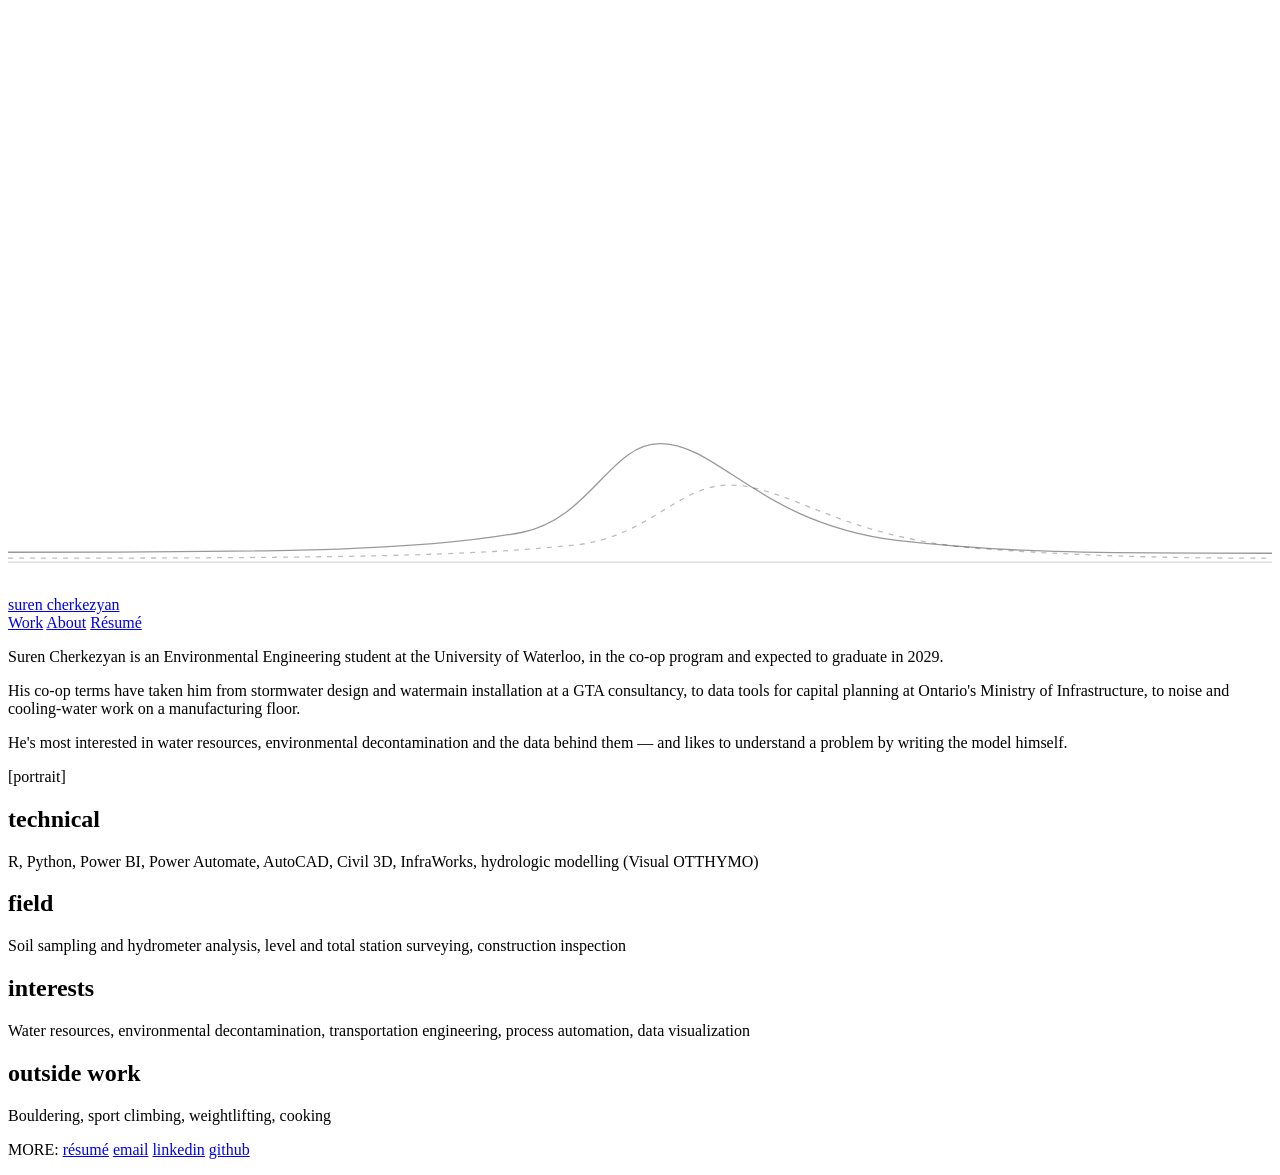
==== about.html @ ac54e0e1 "Add files via upload" ====
<!doctype html>
<html lang="en">
<head>
<meta charset="utf-8">
<meta name="viewport" content="width=device-width, initial-scale=1">
<title>Suren Cherkezyan — About</title>
<meta name="description" content="About Suren Cherkezyan, Environmental Engineering student at the University of Waterloo.">
<link rel="preconnect" href="https://fonts.googleapis.com">
<link rel="preconnect" href="https://fonts.gstatic.com" crossorigin>
<link href="https://fonts.googleapis.com/css2?family=Major+Mono+Display&family=IBM+Plex+Mono:wght@400&family=Karla:wght@400;500;600&display=swap" rel="stylesheet">
<link rel="stylesheet" href="assets/style.css">
</head>
<body>
<div class="page">

  <div class="flock" data-flock data-count="110" style="bottom: 0; height: 406px" aria-hidden="true"><canvas></canvas></div>

  <svg class="wave" aria-hidden="true" viewBox="0 0 1280 180" preserveAspectRatio="none" fill="none" stroke="currentColor" stroke-width="1.3"><path d="M0 150 L1280 150" stroke-opacity="0.14"/><path d="M0 140 C 300 140, 420 138, 520 120 C 590 106, 610 30, 660 30 C 720 30, 760 110, 900 128 C 1040 144, 1160 140, 1280 141" stroke-opacity="0.4" vector-effect="non-scaling-stroke"/><path d="M0 146 C 340 146, 470 144, 580 132 C 650 122, 680 72, 730 72 C 790 72, 840 124, 980 136 C 1100 145, 1200 146, 1280 146" stroke-opacity="0.26" stroke-dasharray="5 6" vector-effect="non-scaling-stroke"/></svg>

  <header class="site-header">
    <a class="name" href="index.html">suren cherkezyan</a>
    <nav class="nav" aria-label="Site">
      <a href="index.html">Work</a>
      <a href="about.html" aria-current="page">About</a>
      <a href="assets/Suren_Cherkezyan_Resume.pdf">Résumé</a>
    </nav>
  </header>

  <main class="about">
    <div class="bio-row">
      <div class="bio" data-boid-avoid>
        <p>Suren Cherkezyan is an Environmental Engineering student at the University of Waterloo, in the co-op program and expected to graduate in 2029.</p>
        <p>His co-op terms have taken him from stormwater design and watermain installation at a GTA consultancy, to data tools for capital planning at Ontario's Ministry of Infrastructure, to noise and cooling-water work on a manufacturing floor.</p>
        <p>He's most interested in water resources, environmental decontamination and the data behind them — and likes to understand a problem by writing the model himself.</p>
      </div>
      <!-- Replace with your photo: put it in assets/img/portrait.jpg and swap the text below for
           <img src="assets/img/portrait.jpg" alt="Suren Cherkezyan"> -->
      <div class="portrait" data-boid-avoid>[portrait]</div>
    </div>

    <div class="facts" data-boid-avoid>
      <div>
        <h2>technical</h2>
        <p>R, Python, Power BI, Power Automate, AutoCAD, Civil 3D, InfraWorks, hydrologic modelling (Visual OTTHYMO)</p>
      </div>
      <div>
        <h2>field</h2>
        <p>Soil sampling and hydrometer analysis, level and total station surveying, construction inspection</p>
      </div>
      <div>
        <h2>interests</h2>
        <p>Water resources, environmental decontamination, transportation engineering, process automation, data visualization</p>
      </div>
      <div>
        <h2>outside work</h2>
        <p>Bouldering, sport climbing, weightlifting, cooking</p>
      </div>
    </div>

    <p class="more" data-boid-avoid>
      <span>MORE:</span>
      <a href="assets/Suren_Cherkezyan_Resume.pdf">résumé</a>
      <a href="mailto:scherkez@uwaterloo.ca">email</a>
      <a href="https://www.linkedin.com/in/YOUR-LINKEDIN">linkedin</a>
      <a href="https://github.com/YOUR-GITHUB">github</a>
    </p>
  </main>
</div>
<script src="assets/site.js"></script>
</body>
</html>
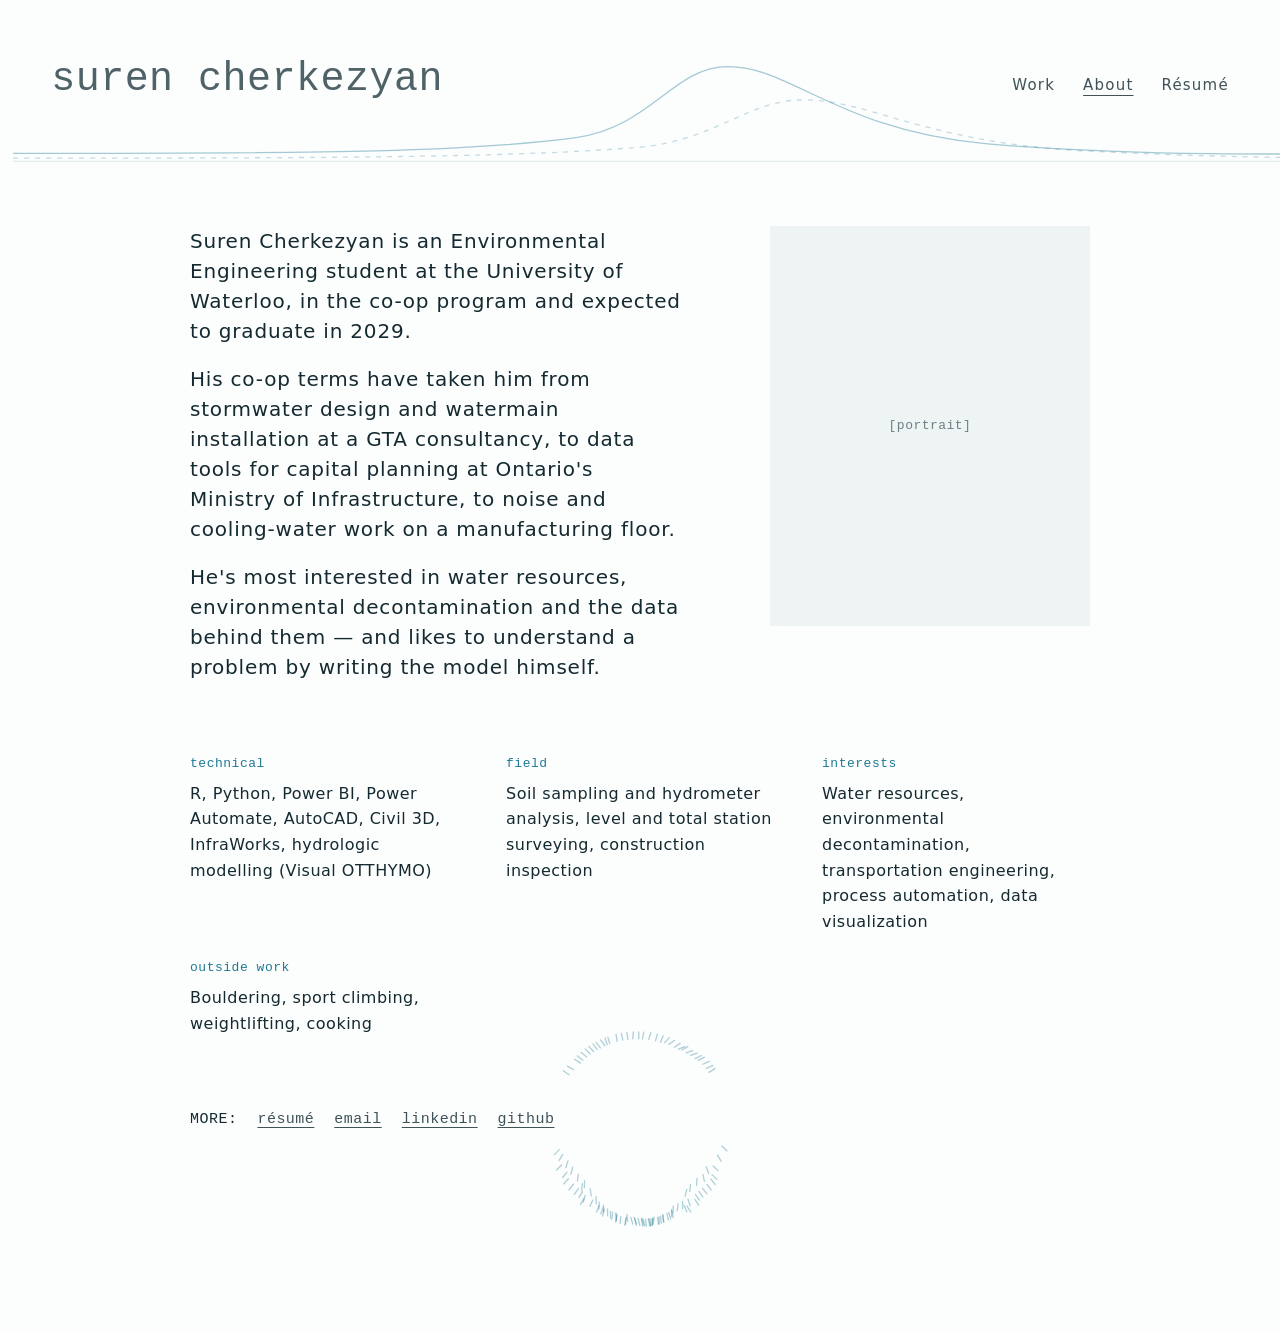
==== commit c2cfd013: "Add files via upload" ====
--- a/about.html
+++ b/about.html
@@ -8,7 +8,7 @@
 <link rel="preconnect" href="https://fonts.googleapis.com">
 <link rel="preconnect" href="https://fonts.gstatic.com" crossorigin>
 <link href="https://fonts.googleapis.com/css2?family=Major+Mono+Display&family=IBM+Plex+Mono:wght@400&family=Karla:wght@400;500;600&display=swap" rel="stylesheet">
-<link rel="stylesheet" href="assets/style.css">
+<link rel="stylesheet" href="style.css">
 </head>
 <body>
 <div class="page">
@@ -22,7 +22,7 @@
     <nav class="nav" aria-label="Site">
       <a href="index.html">Work</a>
       <a href="about.html" aria-current="page">About</a>
-      <a href="assets/Suren_Cherkezyan_Resume.pdf">Résumé</a>
+      <a href="Suren_Cherkezyan_Resume.pdf">Résumé</a>
     </nav>
   </header>
 
@@ -33,8 +33,8 @@
         <p>His co-op terms have taken him from stormwater design and watermain installation at a GTA consultancy, to data tools for capital planning at Ontario's Ministry of Infrastructure, to noise and cooling-water work on a manufacturing floor.</p>
         <p>He's most interested in water resources, environmental decontamination and the data behind them — and likes to understand a problem by writing the model himself.</p>
       </div>
-      <!-- Replace with your photo: put it in assets/img/portrait.jpg and swap the text below for
-           <img src="assets/img/portrait.jpg" alt="Suren Cherkezyan"> -->
+      <!-- Replace with your photo: put it in portrait.jpg and swap the text below for
+           <img src="portrait.jpg" alt="Suren Cherkezyan"> -->
       <div class="portrait" data-boid-avoid>[portrait]</div>
     </div>
 
@@ -59,13 +59,13 @@
 
     <p class="more" data-boid-avoid>
       <span>MORE:</span>
-      <a href="assets/Suren_Cherkezyan_Resume.pdf">résumé</a>
+      <a href="Suren_Cherkezyan_Resume.pdf">résumé</a>
       <a href="mailto:scherkez@uwaterloo.ca">email</a>
       <a href="https://www.linkedin.com/in/YOUR-LINKEDIN">linkedin</a>
       <a href="https://github.com/YOUR-GITHUB">github</a>
     </p>
   </main>
 </div>
-<script src="assets/site.js"></script>
+<script src="site.js"></script>
 </body>
 </html>
--- a/style.css
+++ b/style.css
@@ -0,0 +1,177 @@
+:root {
+  --bg: #fcfdfd;
+  --ink: #142a30;
+  --muted: #6d8086;
+  --link: #3f5258;
+  --accent: #1f7a96;
+  --name: #4f6268;
+  --panel: #eef3f4;
+  --code-bg: #0e2a33;
+  --code-ink: #d7e8e9;
+}
+
+* { box-sizing: border-box; }
+
+html, body { margin: 0; background: var(--bg); }
+
+body {
+  color: var(--ink);
+  font-family: 'Karla', system-ui, sans-serif;
+  font-size: 16px;
+  line-height: 1.6;
+  letter-spacing: 0.03em;
+}
+
+a { color: var(--link); text-underline-offset: 4px; }
+a:hover { color: var(--accent); }
+
+img { max-width: 100%; display: block; }
+
+.page {
+  position: relative;
+  min-height: 100vh;
+  padding: clamp(24px, 4vw, 48px) clamp(20px, 4vw, 56px) 200px;
+  overflow: hidden;
+}
+
+/* ---------- header + wave ---------- */
+
+.wave {
+  position: absolute;
+  left: 0;
+  top: 43px;
+  width: 1386px;
+  height: 142px;
+  color: var(--accent);
+  pointer-events: none;
+}
+
+.site-header {
+  position: relative;
+  display: flex;
+  flex-wrap: wrap;
+  justify-content: space-between;
+  align-items: baseline;
+  gap: 12px 32px;
+}
+
+.name {
+  font-family: 'Major Mono Display', monospace;
+  font-size: clamp(30px, 3.4vw, 40px);
+  color: var(--name);
+  text-decoration: none;
+}
+.name:hover { color: var(--accent); }
+
+.nav { display: flex; gap: 28px; font-size: 15px; letter-spacing: 0.08em; }
+.nav a { text-decoration: none; }
+.nav a[aria-current="page"] { text-decoration: underline; text-underline-offset: 5px; }
+
+main { position: relative; margin: 50px auto 0; padding-top: clamp(40px, 5vw, 64px); }
+
+/* ---------- boids ---------- */
+
+.flock { position: absolute; left: 0; right: 0; pointer-events: none; }
+.flock canvas { position: absolute; left: 0; top: 0; width: 100%; height: 100%; display: block; }
+
+/* ---------- work (home) ---------- */
+
+.work { max-width: 1280px; display: flex; flex-wrap: wrap; gap: 72px 96px; }
+.work > section { flex: 1 1 400px; min-width: 0; display: flex; flex-direction: column; gap: 28px; }
+
+.section-title {
+  margin: 0;
+  font-size: clamp(26px, 2.6vw, 34px);
+  font-weight: 400;
+  letter-spacing: 0.08em;
+}
+
+.group { display: flex; flex-direction: column; gap: 18px; }
+.group-label { font-weight: 500; }
+
+.item { display: flex; justify-content: space-between; gap: 16px; text-decoration: none; color: var(--link); }
+.item .title { text-decoration: underline; text-underline-offset: 4px; }
+.item.plain .title { text-decoration: none; color: var(--muted); }
+.tag { font-family: 'IBM Plex Mono', monospace; font-size: 12px; color: var(--muted); white-space: nowrap; }
+
+.entry { padding: 26px 0; border-bottom: 1px solid var(--ink); }
+.entry:first-child { padding-top: 4px; }
+.entry p { margin: 0; }
+.entry ul { margin: 12px 0 0; padding-left: 40px; }
+.entry li + li { margin-top: 6px; }
+
+/* ---------- about ---------- */
+
+.about { max-width: 900px; display: flex; flex-direction: column; gap: 72px; }
+.bio-row { display: flex; flex-wrap: wrap; gap: 48px 88px; align-items: flex-start; }
+.bio { flex: 1 1 340px; min-width: 0; display: flex; flex-direction: column; gap: 18px; font-size: 20px; line-height: 1.5; letter-spacing: 0.04em; }
+.bio p { margin: 0; }
+.portrait {
+  flex: 0 1 320px;
+  aspect-ratio: 4 / 5;
+  background: var(--panel);
+  display: flex;
+  align-items: center;
+  justify-content: center;
+  font-family: 'IBM Plex Mono', monospace;
+  font-size: 13px;
+  color: var(--muted);
+}
+.portrait img { width: 100%; height: 100%; object-fit: cover; }
+
+.facts { display: grid; grid-template-columns: repeat(auto-fill, minmax(min(100%, 260px), 1fr)); gap: 24px 48px; }
+.facts h2 { margin: 0 0 6px; font-family: 'IBM Plex Mono', monospace; font-size: 13px; font-weight: 400; color: var(--accent); letter-spacing: 0.04em; }
+.facts p { margin: 0; }
+
+.more { margin: 0; font-family: 'IBM Plex Mono', monospace; font-size: 15px; display: flex; flex-wrap: wrap; gap: 8px 20px; }
+
+/* ---------- project pages ---------- */
+
+.project { max-width: 1040px; display: flex; flex-direction: column; gap: 56px; }
+.project-head { display: flex; flex-direction: column; gap: 12px; max-width: 760px; }
+.project-head h1 { margin: 0; font-size: clamp(30px, 3.4vw, 42px); font-weight: 400; letter-spacing: 0.04em; line-height: 1.2; }
+.meta { margin: 0; font-family: 'IBM Plex Mono', monospace; font-size: 13px; color: var(--muted); }
+
+.prose { max-width: 680px; display: flex; flex-direction: column; gap: 16px; font-size: 17px; line-height: 1.7; }
+.prose p, .prose ul { margin: 0; }
+.prose ul { padding-left: 22px; }
+.prose li + li { margin-top: 6px; }
+.prose h2 { margin: 8px 0 0; font-size: 14px; font-weight: 600; letter-spacing: 0.12em; }
+
+figure { margin: 0; display: flex; flex-direction: column; gap: 8px; }
+figcaption { font-size: 14px; color: var(--muted); }
+.frame { background: var(--panel); }
+
+.pair { display: grid; grid-template-columns: repeat(2, minmax(0, 1fr)); gap: 20px; }
+@media (max-width: 640px) { .pair { grid-template-columns: minmax(0, 1fr); } }
+
+pre {
+  margin: 0;
+  padding: 18px 20px;
+  background: var(--code-bg);
+  color: var(--code-ink);
+  font-family: 'IBM Plex Mono', monospace;
+  font-size: 13px;
+  line-height: 1.6;
+  overflow-x: auto;
+  letter-spacing: 0;
+}
+pre .c { color: #7fa5ad; }
+
+.note { font-size: 14px; font-style: italic; color: var(--muted); }
+
+.pager {
+  display: flex;
+  flex-wrap: wrap;
+  justify-content: space-between;
+  gap: 12px;
+  font-size: 15px;
+  letter-spacing: 0.06em;
+  border-top: 1px solid var(--ink);
+  padding-top: 20px;
+}
+
+.demo { position: relative; height: 420px; background: var(--panel); }
+.demo canvas { position: absolute; left: 0; top: 0; width: 100%; height: 100%; display: block; }
+
+footer { position: relative; margin-top: 96px; font-family: 'IBM Plex Mono', monospace; font-size: 12px; color: var(--muted); }
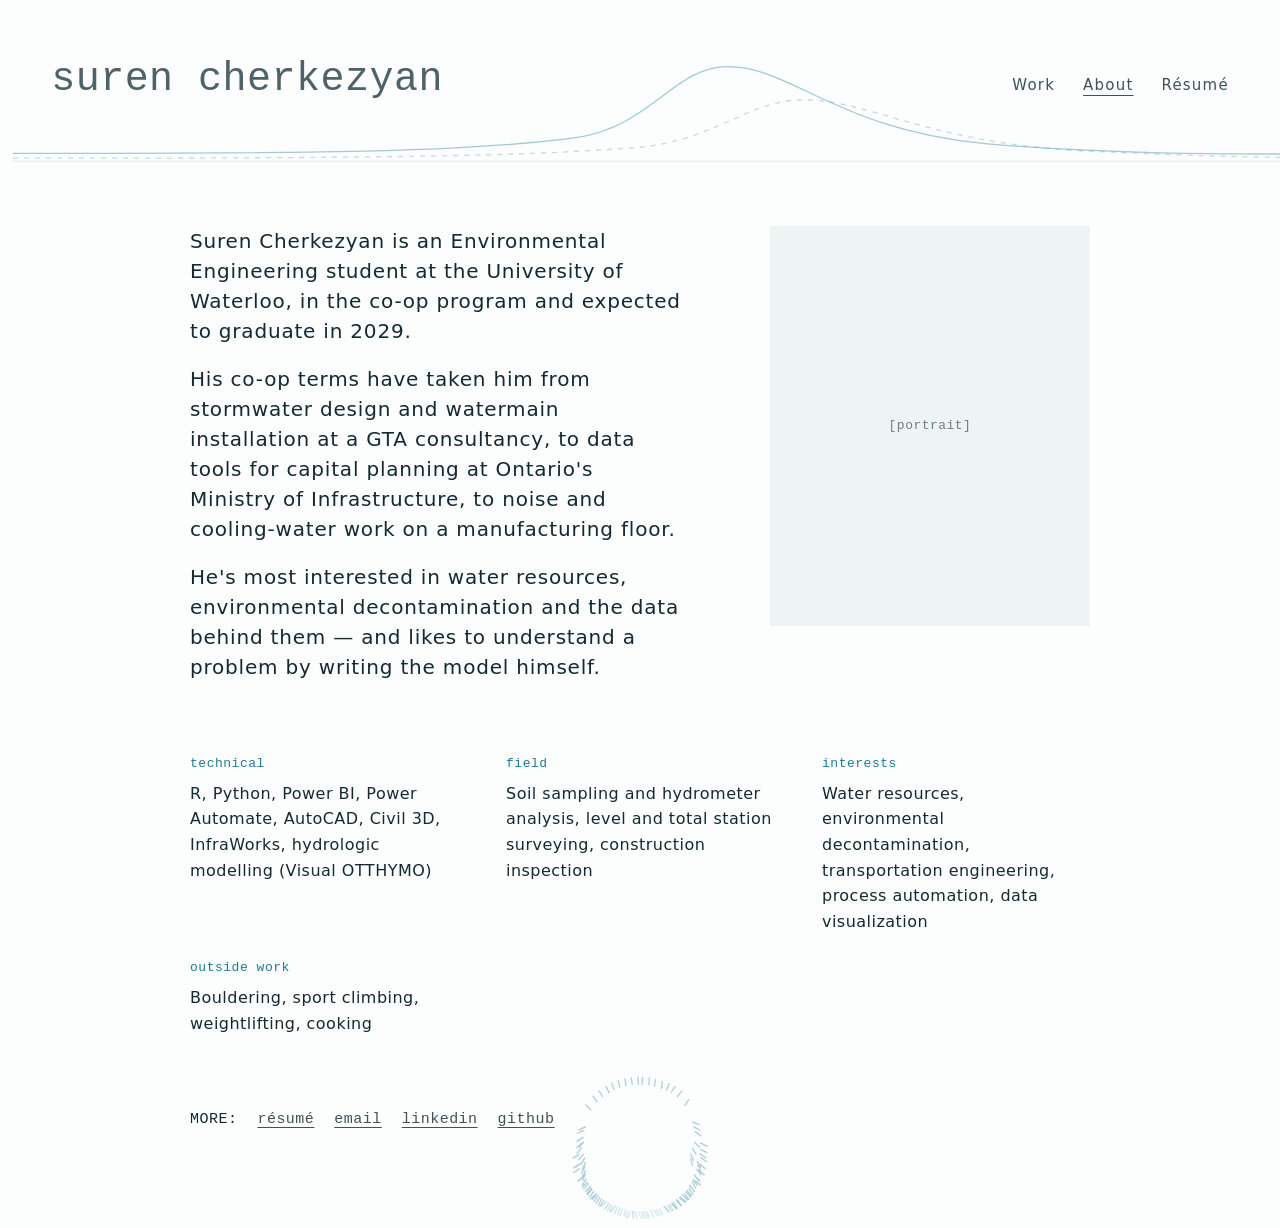
==== commit 52da210b: "Add files via upload" ====
--- a/about.html
+++ b/about.html
@@ -13,7 +13,7 @@
 <body>
 <div class="page">
 
-  <div class="flock" data-flock data-count="110" style="bottom: 0; height: 406px" aria-hidden="true"><canvas></canvas></div>
+  <div class="flock" data-flock data-count="110" style="top: 480px; bottom: 0" aria-hidden="true"><canvas></canvas></div>
 
   <svg class="wave" aria-hidden="true" viewBox="0 0 1280 180" preserveAspectRatio="none" fill="none" stroke="currentColor" stroke-width="1.3"><path d="M0 150 L1280 150" stroke-opacity="0.14"/><path d="M0 140 C 300 140, 420 138, 520 120 C 590 106, 610 30, 660 30 C 720 30, 760 110, 900 128 C 1040 144, 1160 140, 1280 141" stroke-opacity="0.4" vector-effect="non-scaling-stroke"/><path d="M0 146 C 340 146, 470 144, 580 132 C 650 122, 680 72, 730 72 C 790 72, 840 124, 980 136 C 1100 145, 1200 146, 1280 146" stroke-opacity="0.26" stroke-dasharray="5 6" vector-effect="non-scaling-stroke"/></svg>
 
--- a/style.css
+++ b/style.css
@@ -30,7 +30,7 @@
 .page {
   position: relative;
   min-height: 100vh;
-  padding: clamp(24px, 4vw, 48px) clamp(20px, 4vw, 56px) 200px;
+  padding: clamp(24px, 4vw, 48px) clamp(20px, 4vw, 56px) 96px;
   overflow: hidden;
 }
 
@@ -142,8 +142,6 @@
 figcaption { font-size: 14px; color: var(--muted); }
 .frame { background: var(--panel); }
 
-.pair { display: grid; grid-template-columns: repeat(2, minmax(0, 1fr)); gap: 20px; }
-@media (max-width: 640px) { .pair { grid-template-columns: minmax(0, 1fr); } }
 
 pre {
   margin: 0;
@@ -171,7 +169,4 @@
   padding-top: 20px;
 }
 
-.demo { position: relative; height: 420px; background: var(--panel); }
-.demo canvas { position: absolute; left: 0; top: 0; width: 100%; height: 100%; display: block; }
 
-footer { position: relative; margin-top: 96px; font-family: 'IBM Plex Mono', monospace; font-size: 12px; color: var(--muted); }
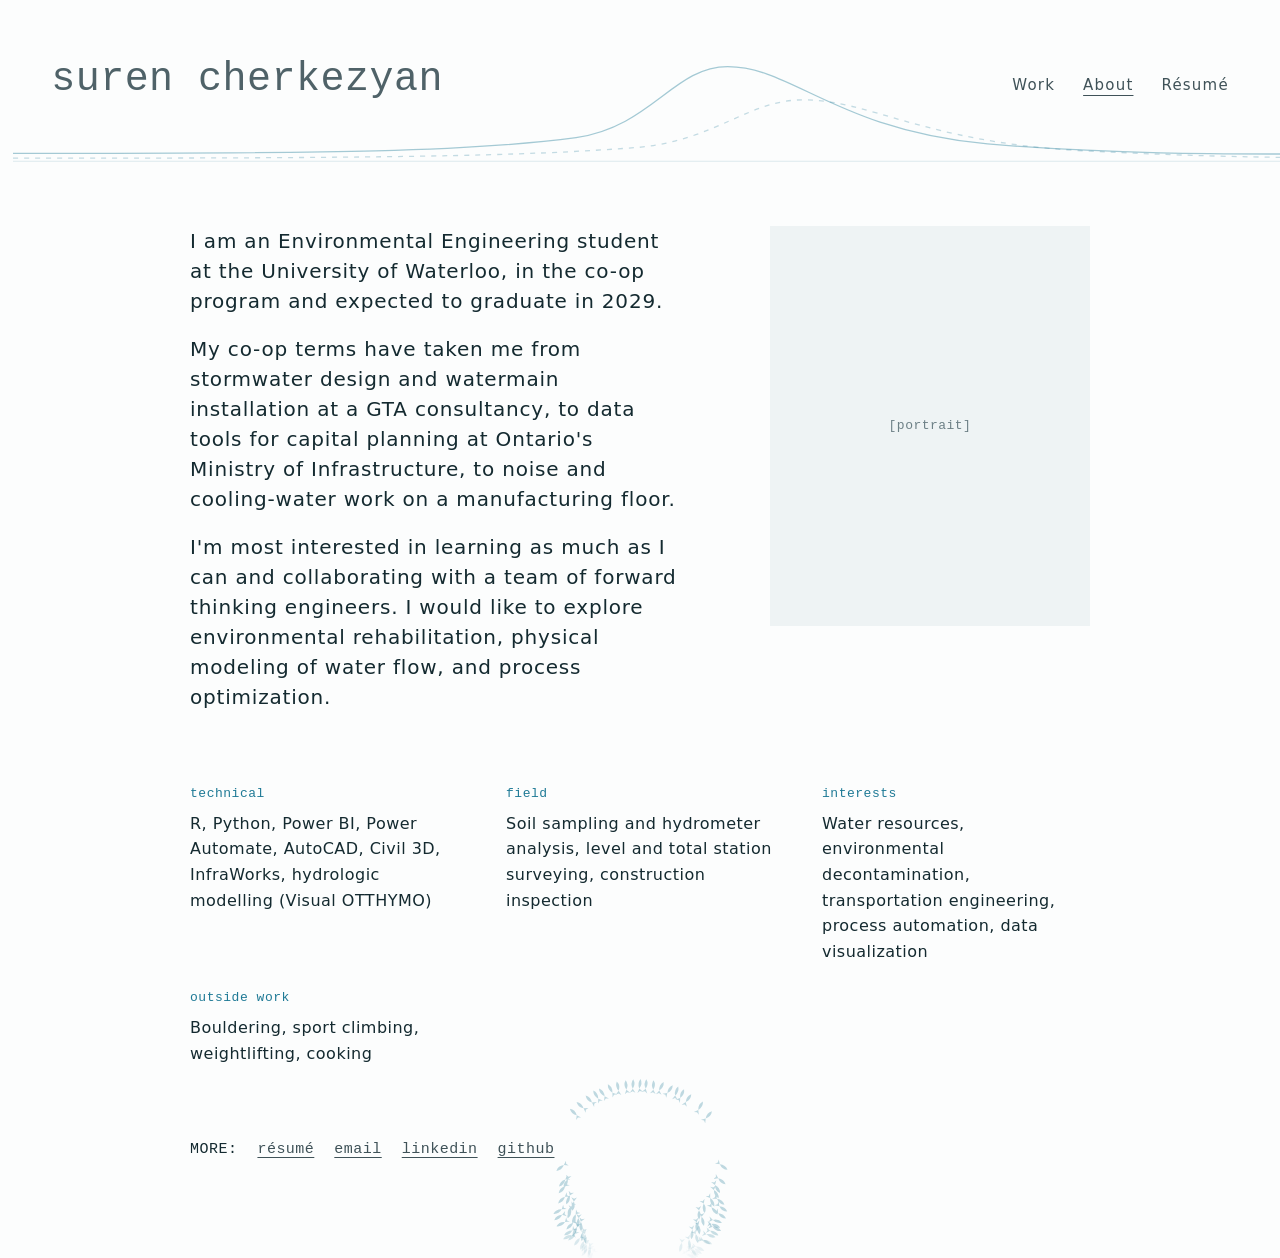
==== commit ecc49671: "Update personal information in about.html" ====
--- a/about.html
+++ b/about.html
@@ -29,9 +29,9 @@
   <main class="about">
     <div class="bio-row">
       <div class="bio" data-boid-avoid>
-        <p>Suren Cherkezyan is an Environmental Engineering student at the University of Waterloo, in the co-op program and expected to graduate in 2029.</p>
-        <p>His co-op terms have taken him from stormwater design and watermain installation at a GTA consultancy, to data tools for capital planning at Ontario's Ministry of Infrastructure, to noise and cooling-water work on a manufacturing floor.</p>
-        <p>He's most interested in water resources, environmental decontamination and the data behind them — and likes to understand a problem by writing the model himself.</p>
+        <p>I am an Environmental Engineering student at the University of Waterloo, in the co-op program and expected to graduate in 2029.</p>
+        <p>My co-op terms have taken me from stormwater design and watermain installation at a GTA consultancy, to data tools for capital planning at Ontario's Ministry of Infrastructure, to noise and cooling-water work on a manufacturing floor.</p>
+        <p>I'm most interested in learning as much as I can and collaborating with a team of forward thinking engineers. I would like to explore environmental rehabilitation, physical modeling of water flow, and process optimization. </p>
       </div>
       <!-- Replace with your photo: put it in portrait.jpg and swap the text below for
            <img src="portrait.jpg" alt="Suren Cherkezyan"> -->
@@ -61,8 +61,8 @@
       <span>MORE:</span>
       <a href="Suren_Cherkezyan_Resume.pdf">résumé</a>
       <a href="mailto:scherkez@uwaterloo.ca">email</a>
-      <a href="https://www.linkedin.com/in/YOUR-LINKEDIN">linkedin</a>
-      <a href="https://github.com/YOUR-GITHUB">github</a>
+      <a href="https://linkedin.com/in/suren-cherkezyan">linkedin</a>
+      <a href="https://github.com/SurenCherkezyan">github</a>
     </p>
   </main>
 </div>
--- a/style.css
+++ b/style.css
@@ -25,7 +25,7 @@
 a { color: var(--link); text-underline-offset: 4px; }
 a:hover { color: var(--accent); }
 
-img { max-width: 100%; display: block; }
+img, video { max-width: 100%; display: block; }
 
 .page {
   position: relative;
@@ -57,9 +57,10 @@
 
 .name {
   font-family: 'Major Mono Display', monospace;
-  font-size: clamp(30px, 3.4vw, 40px);
+  font-size: clamp(20px, 6vw, 40px);
   color: var(--name);
   text-decoration: none;
+  white-space: nowrap;
 }
 .name:hover { color: var(--accent); }
 
@@ -141,6 +142,7 @@
 figure { margin: 0; display: flex; flex-direction: column; gap: 8px; }
 figcaption { font-size: 14px; color: var(--muted); }
 .frame { background: var(--panel); }
+video[src^="spill"] { width: 100%; max-width: 760px; margin: 0 auto; }
 
 
 pre {
@@ -170,3 +172,24 @@
 }
 
 
+
+/* ---------- phones ---------- */
+
+@media (max-width: 700px) {
+  .page { padding: 20px 20px 72px; }
+  .site-header { flex-direction: column; align-items: flex-start; gap: 10px; }
+  .nav { gap: 4px 24px; }
+  .nav a { padding: 6px 0; }                       /* larger tap targets */
+  .wave { top: 92px; width: 900px; height: 70px; }  /* sits under the stacked name + nav */
+  main { margin-top: 40px; padding-top: 24px; }
+  .work { gap: 56px; }
+  .work > section { gap: 22px; }
+  .item { flex-direction: column; gap: 2px; }
+  .entry ul { padding-left: 20px; }
+  .about { gap: 48px; }
+  .bio { font-size: 18px; }
+  .portrait { flex-basis: 100%; max-width: 360px; }
+  .project { gap: 40px; }
+  .prose { font-size: 16px; }
+  pre { font-size: 12px; padding: 14px 16px; margin: 0 -20px; }
+}
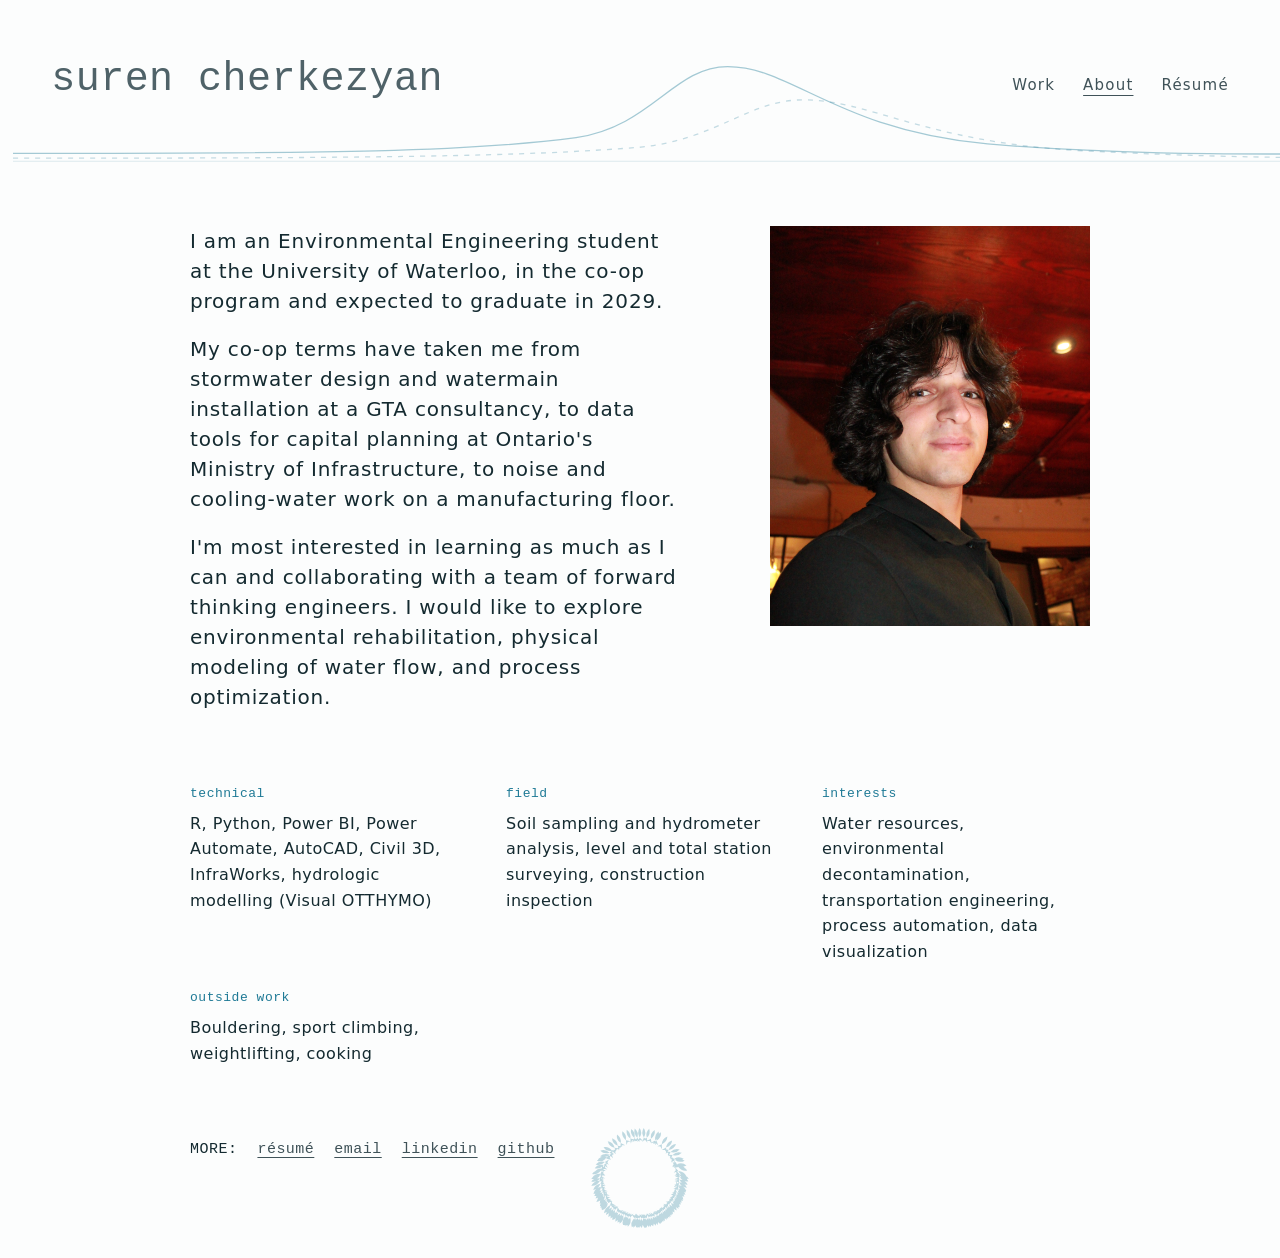
==== commit 0c252fb9: "Change portrait image source to 'portrait.JPEG' Updated the image source in the portrait div to use " ====
--- a/about.html
+++ b/about.html
@@ -33,9 +33,7 @@
         <p>My co-op terms have taken me from stormwater design and watermain installation at a GTA consultancy, to data tools for capital planning at Ontario's Ministry of Infrastructure, to noise and cooling-water work on a manufacturing floor.</p>
         <p>I'm most interested in learning as much as I can and collaborating with a team of forward thinking engineers. I would like to explore environmental rehabilitation, physical modeling of water flow, and process optimization. </p>
       </div>
-      <!-- Replace with your photo: put it in portrait.jpg and swap the text below for
-           <img src="portrait.jpg" alt="Suren Cherkezyan"> -->
-      <div class="portrait" data-boid-avoid>[portrait]</div>
+      <div class="portrait" data-boid-avoid><img src="portrait.JPEG"></div>
     </div>
 
     <div class="facts" data-boid-avoid>
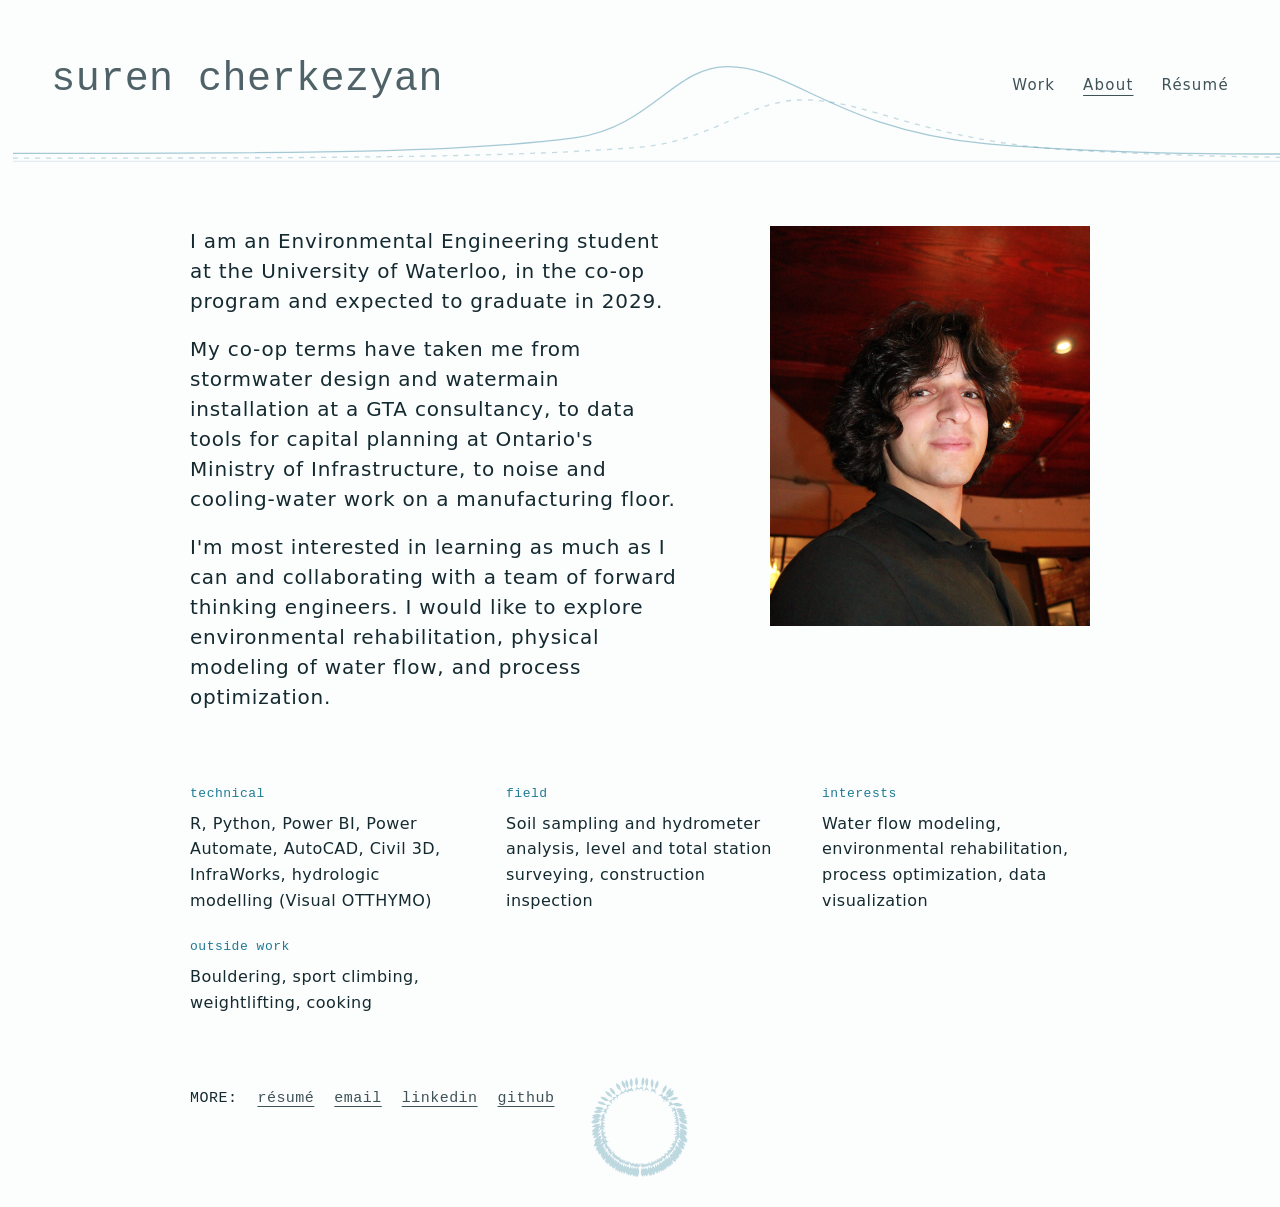
==== commit 3ef1582c: "Update interests section in about.html" ====
--- a/about.html
+++ b/about.html
@@ -47,7 +47,7 @@
       </div>
       <div>
         <h2>interests</h2>
-        <p>Water resources, environmental decontamination, transportation engineering, process automation, data visualization</p>
+        <p>Water flow modeling, environmental rehabilitation, process optimization, data visualization</p>
       </div>
       <div>
         <h2>outside work</h2>
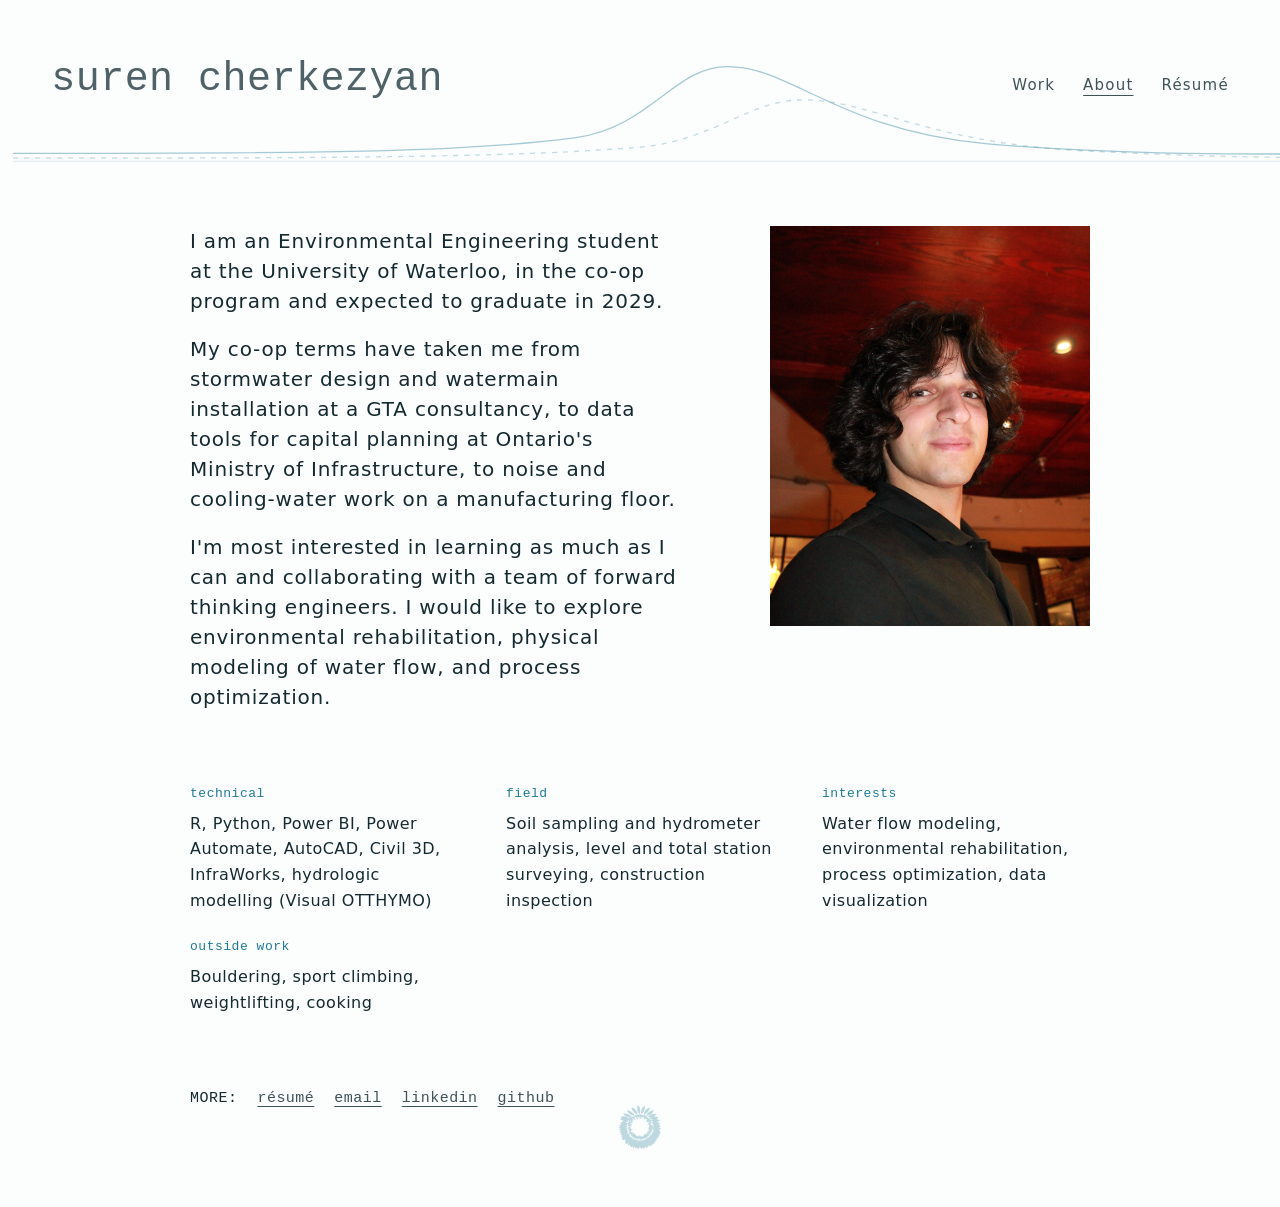
==== commit c65cb7bf: "Reduce flock data count from 110 to 50" ====
--- a/about.html
+++ b/about.html
@@ -13,7 +13,7 @@
 <body>
 <div class="page">
 
-  <div class="flock" data-flock data-count="110" style="top: 480px; bottom: 0" aria-hidden="true"><canvas></canvas></div>
+  <div class="flock" data-flock data-count="50" style="top: 480px; bottom: 0" aria-hidden="true"><canvas></canvas></div>
 
   <svg class="wave" aria-hidden="true" viewBox="0 0 1280 180" preserveAspectRatio="none" fill="none" stroke="currentColor" stroke-width="1.3"><path d="M0 150 L1280 150" stroke-opacity="0.14"/><path d="M0 140 C 300 140, 420 138, 520 120 C 590 106, 610 30, 660 30 C 720 30, 760 110, 900 128 C 1040 144, 1160 140, 1280 141" stroke-opacity="0.4" vector-effect="non-scaling-stroke"/><path d="M0 146 C 340 146, 470 144, 580 132 C 650 122, 680 72, 730 72 C 790 72, 840 124, 980 136 C 1100 145, 1200 146, 1280 146" stroke-opacity="0.26" stroke-dasharray="5 6" vector-effect="non-scaling-stroke"/></svg>
 
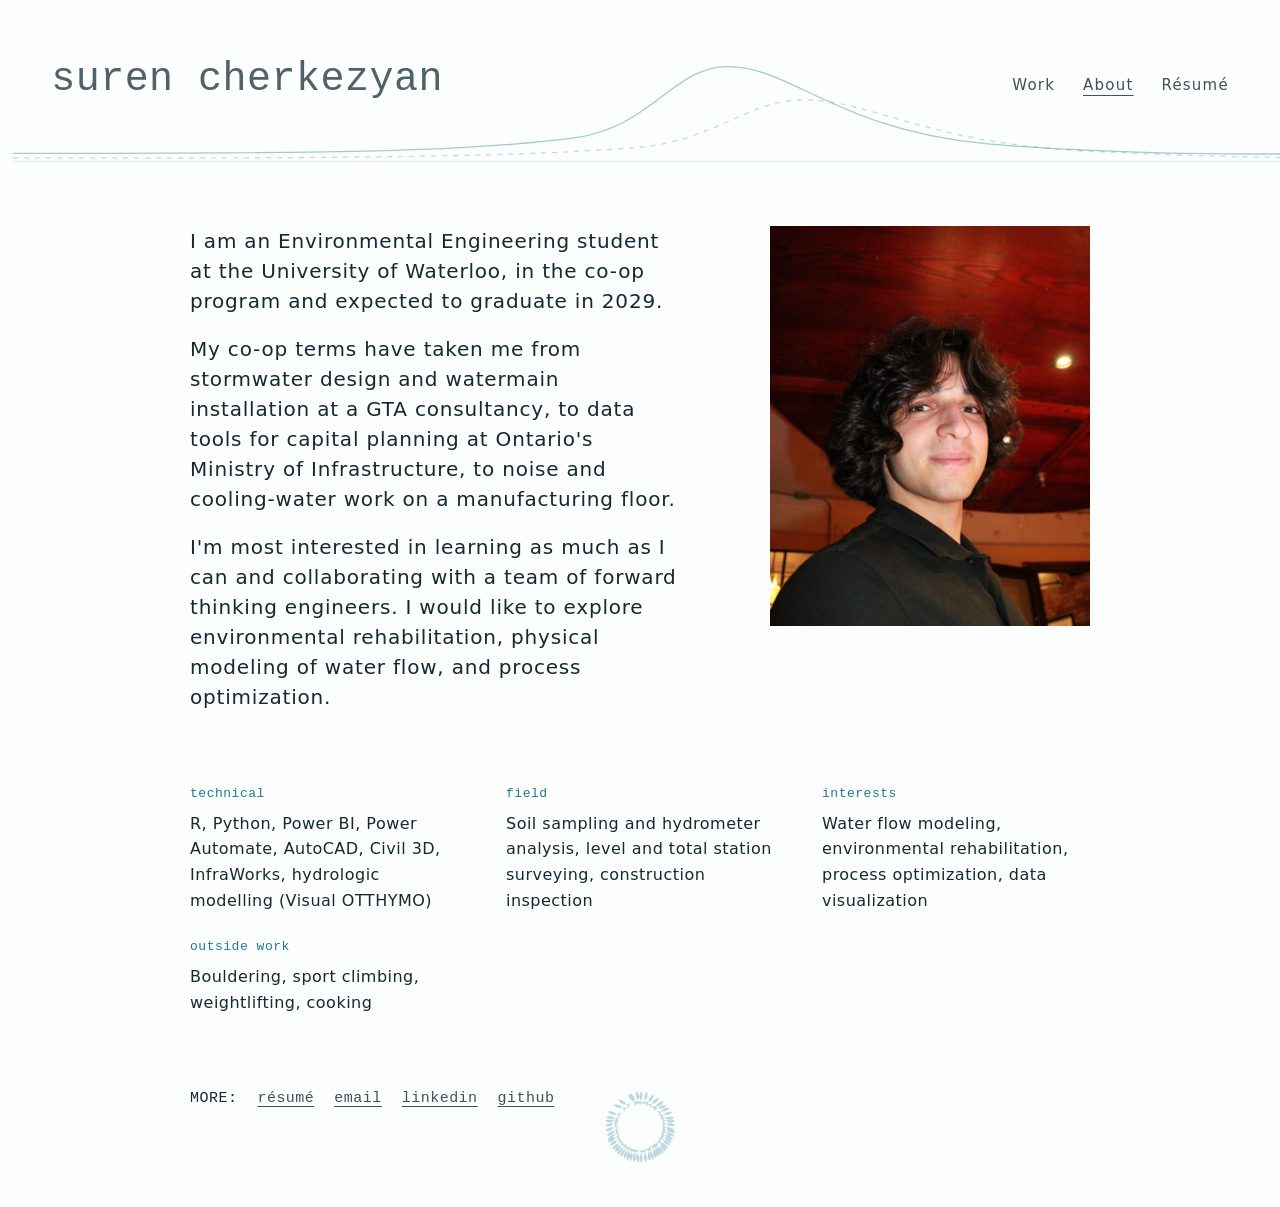
==== commit 44583ebe: "Update about.html" ====
--- a/about.html
+++ b/about.html
@@ -33,7 +33,7 @@
         <p>My co-op terms have taken me from stormwater design and watermain installation at a GTA consultancy, to data tools for capital planning at Ontario's Ministry of Infrastructure, to noise and cooling-water work on a manufacturing floor.</p>
         <p>I'm most interested in learning as much as I can and collaborating with a team of forward thinking engineers. I would like to explore environmental rehabilitation, physical modeling of water flow, and process optimization. </p>
       </div>
-      <div class="portrait" data-boid-avoid><img src="portrait.JPEG"></div>
+      <div class="portrait" data-boid-avoid><img src="portrait.JPEG" alt="Suren Cherkezyan" ></div>
     </div>
 
     <div class="facts" data-boid-avoid>
